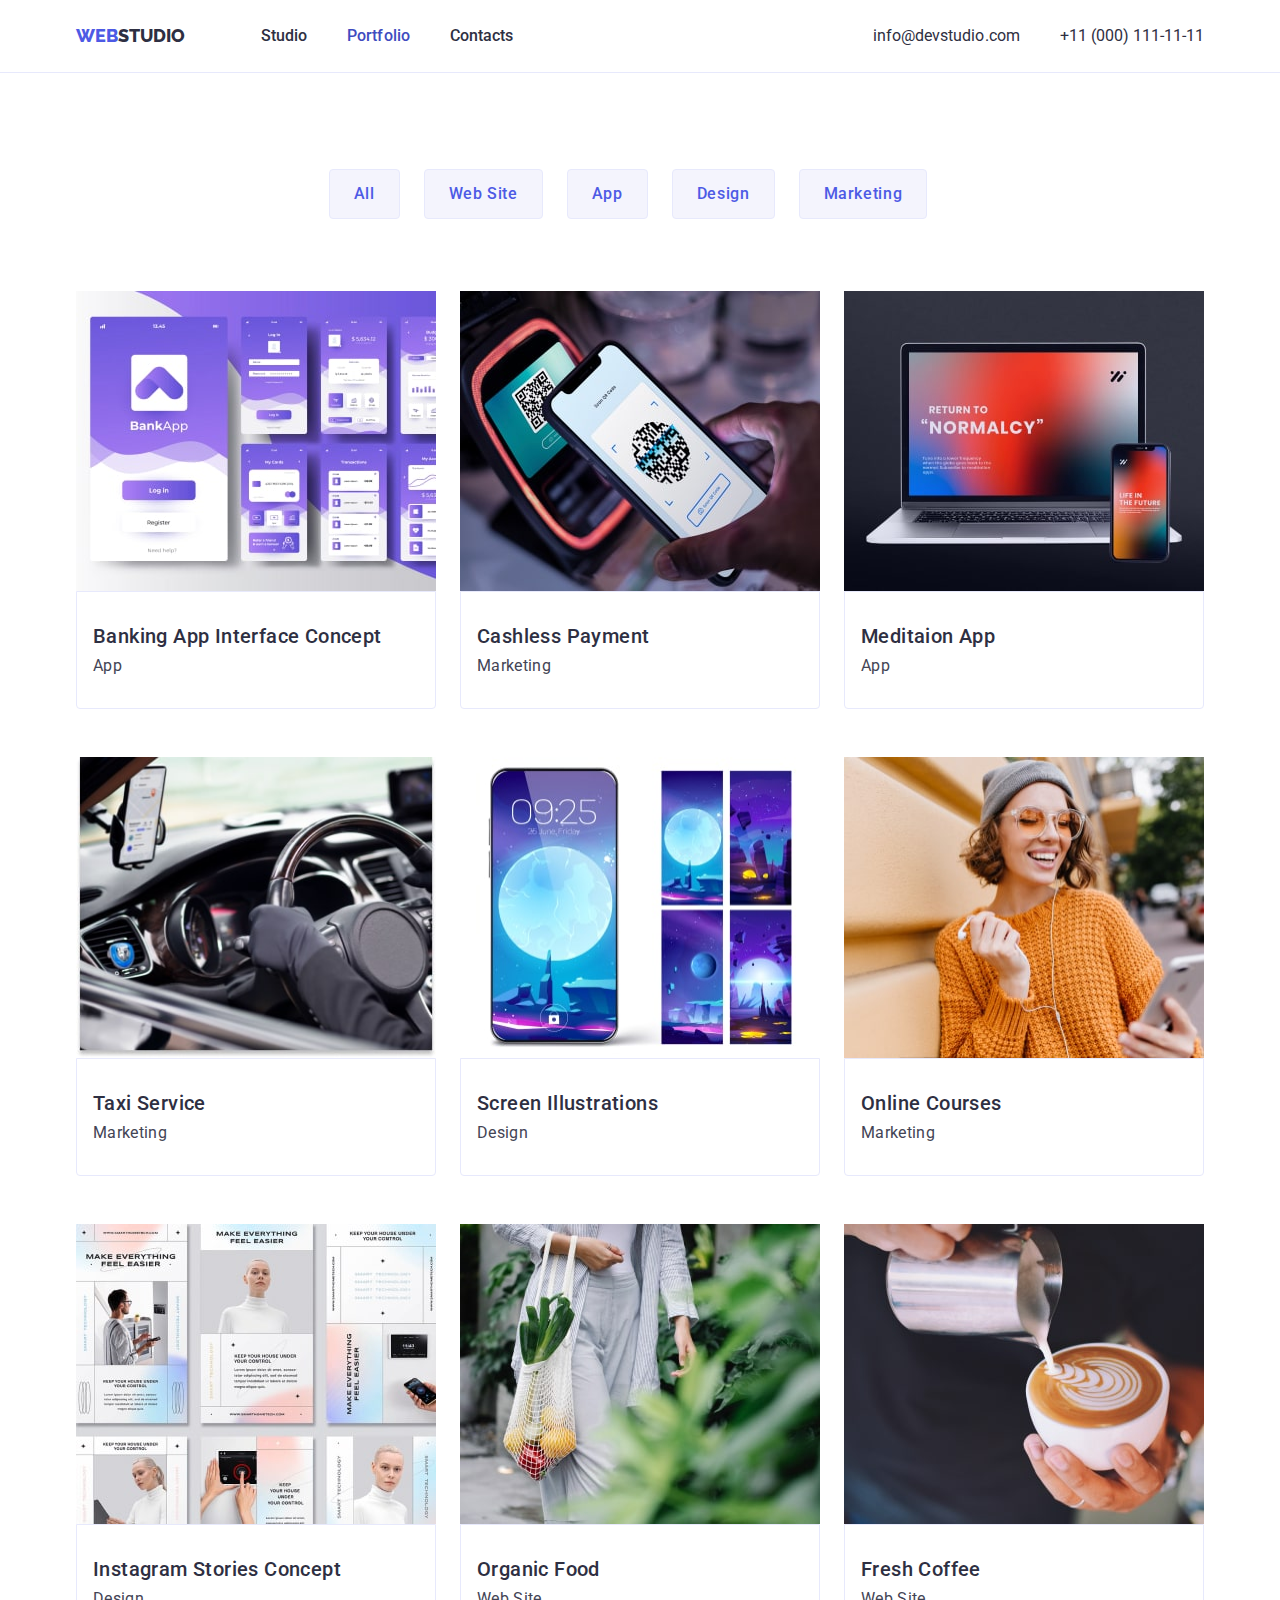
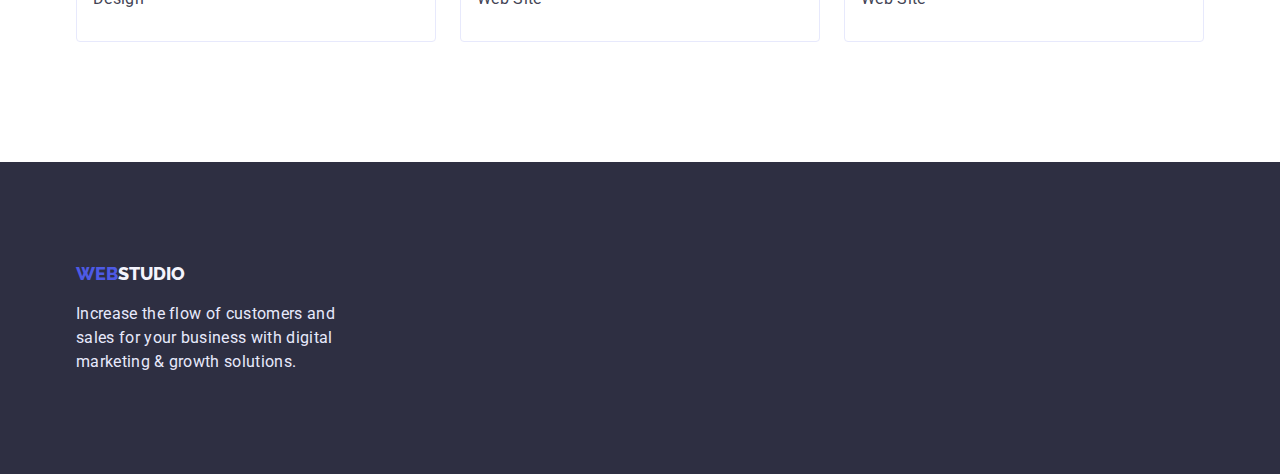
==== portfolio.html @ 7ca48453 "1" ====
<!DOCTYPE html>
<html lang="en">
  <head>
    <meta charset="UTF-8" />
    <meta http-equiv="X-UA-Compatible" content="IE=edge" />
    <meta name="viewport" content="width=device-width, initial-scale=1.0" />
    <title>WEB STUDIO</title>
    <link
      rel="stylesheet"
      href="https://cdnjs.cloudflare.com/ajax/libs/modern-normalize/1.1.0/modern-normalize.min.css "
    />
    <link rel="preconnect" href="https://fonts.googleapis.com" />
    <link rel="preconnect" href="https://fonts.gstatic.com" crossorigin />
    <link
      href="https://fonts.googleapis.com/css2?family=Raleway:wght@800&family=Roboto:wght@400;500;700&display=swap"
      rel="stylesheet"
    />
    <link rel="stylesheet" href="./css/styles.css" />
  </head>
  <body>
    <header class="header">
      <div class="container header-container">
        <nav class="header-nav">
          <a href="./index.html" class="header-logo"> <span>Web</span>Studio</a>
          <ul class="header-list">
            <li class="header-item">
              <a class="header-link" href="./index.html">Studio</a>
            </li>
            <li class="header-item">
              <a class="header-link current" href="./portfolio.html"
                >Portfolio</a
              >
            </li>
            <li class="header-item">
              <a class="header-link" href="">Contacts</a>
            </li>
          </ul>
        </nav>
        <address class="header-address">
          <ul class="header-list">
            <li class="header-item">
              <a href="mailto:info@devstudio.com" class="header-adrlink"
                >info@devstudio.com</a
              >
            </li>
            <li>
              <a href="tel:+110001111111" class="header-adrlink"
                >+11 (000) 111-11-11</a
              >
            </li>
          </ul>
        </address>
      </div>
    </header>
    <main>
      <section class="smain">
        <div class="container">
          <h1 class="smain-title-hidden">buttons</h1>
          <ul class="smain-list">
            <li class="smain-list-item">
              <button class="smain-button" type="button">All</button>
            </li>
            <li class="smain-list-item">
              <button class="smain-button" type="button">Web Site</button>
            </li>
            <li class="smain-list-item">
              <button class="smain-button" type="button">App</button>
            </li>
            <li class="smain-list-item">
              <button class="smain-button" type="button">Design</button>
            </li>
            <li class="smain-list-item">
              <button class="smain-button" type="button">Marketing</button>
            </li>
          </ul>
          <ul class="smain-list-examples">
            <li class="smain-item">
              <img
                class="smain-image"
                src="./images/portf1.jpg"
                width="360"
                height="300"
                alt="App"
              />
              <div class="cards">
                <h2 class="smain-title">Banking App Interface Concept</h2>
                <p class="smain-p">App</p>
              </div>
            </li>
            <li class="smain-item">
              <img
                class="smain-image"
                width="360"
                height="300"
                src="./images/portf2.jpg"
                alt="Pay app"
              />
              <div class="cards">
                <h2 class="smain-title">Cashless Payment</h2>
                <p class="smain-p">Marketing</p>
              </div>
            </li>
            <li class="smain-item">
              <img
                class="smain-image"
                src="./images/portf3.jpg"
                width="360"
                height="300"
                alt="laptop and smarphone with app"
              />
              <div class="cards">
                <h2 class="smain-title">Meditaion App</h2>
                <p class="smain-p">App</p>
              </div>
            </li>
            <li class="smain-item">
              <img
                class="smain-image"
                src="./images/portf4.jpg"
                width="360"
                height="300"
                alt="Taxi app in taxi"
              />
              <div class="cards">
                <h2 class="smain-title">Taxi Service</h2>
                <p class="smain-p">Marketing</p>
              </div>
            </li>
            <li class="smain-item">
              <img
                class="smain-image"
                src="./images/portf5.jpg"
                width="360"
                height="300"
                alt="Screen illustrations"
              />
              <div class="cards">
                <h2 class="smain-title">Screen Illustrations</h2>
                <p class="smain-p">Design</p>
              </div>
            </li>
            <li class="smain-item">
              <img
                class="smain-image"
                src="./images/portf6.jpg"
                width="360"
                height="300"
                alt="Woman with mobile"
              />
              <div class="cards">
                <h2 class="smain-title">Online Courses</h2>
                <p class="smain-p">Marketing</p>
              </div>
            </li>
            <li class="smain-item">
              <img
                class="smain-image"
                src="./images/portf7.jpg"
                width="360"
                height="300"
                alt="Examples Instagram stories"
              />
              <div class="cards">
                <h2 class="smain-title">Instagram Stories Concept</h2>
                <p class="smain-p">Design</p>
              </div>
            </li>
            <li class="smain-item">
              <img
                class="smain-image"
                src="./images/portf8.jpg"
                width="360"
                height="300"
                alt="Example photo"
              />
              <div class="cards">
                <h2 class="smain-title">Organic Food</h2>
                <p class="smain-p">Web Site</p>
              </div>
            </li>
            <li class="smain-item">
              <img
                class="smain-image"
                src="./images/portf9.jpg"
                width="360"
                height="300"
                alt="Cup of coffe"
              />
              <div class="cards">
                <h2 class="smain-title">Fresh Coffee</h2>
                <p class="smain-p">Web Site</p>
              </div>
            </li>
          </ul>
        </div>
      </section>
    </main>
    <footer class="footer">
      <div class="container footer-container">
        <a class="footer-logo" href="./index.html"> <span>Web</span>Studio</a>
        <p class="footer-p">
          Increase the flow of customers and sales for your business with
          digital marketing & growth solutions.
        </p>
      </div>
    </footer>
  </body>
</html>
---- css/styles.css ----
:root {
  --logo-button-color: #4d5ae5;
  --headers-color: #2e2f42;
  --hero-text-color: #ffffff;
  --text-for-p-color: #434455;
  --text-for-pfooter-secondsection-color: #e7e9fc;
  --text-for-logofooter-bg-ourteam-color: #f4f4fd;
  --hoover-color: #404bbf;
}

body {
  font-family: "Roboto", sans-serif;
  color: var(--headers-color);
  background-color: #ffffff;
}
h1,
h2,
h3,
h4,
h5,
h6,
p {
  margin: 0;
}
ul,
ol {
  list-style: none;
  margin: 0;
  padding: 0;
}
img {
  display: block;
  max-width: 100%;
  height: auto;
}
button {
  cursor: pointer;
}

.section {
  padding-top: 120px;
  padding-bottom: 120px;
}

.container {
  width: 1158px;
  margin: 0 auto;
  padding-left: 15px;
  padding-right: 15px;
}
.header {
  border-bottom: 1px solid #e7e9fc;
}
.header-container {
  display: flex;
  align-items: center;

  padding-top: 24px;
  padding-bottom: 24px;
}
.header-nav {
  display: flex;
  align-items: center;
}
.header-list {
  display: flex;
  align-items: center;
}
.header-logo {
  margin-right: 76px;
}
.header-item:not(:last-child) {
  margin-right: 40px;
}
.header-address {
  margin-left: auto;
}

.header-logo {
  color: var(--headers-color);
  text-decoration: none;
  text-transform: uppercase;
  font-family: "Raleway", sans-serif;
  font-size: 18px;
  font-weight: 800;
  line-height: 1.33;
  letter-spacing: 0.03px;
}

.header-logo span {
  color: var(--logo-button-color);
  text-decoration: none;
}
.header-list {
}
.header-item {
}
.header-link {
  color: var(--headers-color);
  text-decoration: none;
  font-weight: 500;
  font-size: 16px;
  line-height: 1.5;
  letter-spacing: 0.02px;
}
.header-list .current {
  color: var(--hoover-color);
}

.header-link:hover,
.header-link:focus,
.header-link:active {
  color: var(--hoover-color);
}

.header-adrlink {
  color: var(--headers-color);
  font-style: normal;
  text-decoration: none;
  font-weight: 400;
  font-size: 16px;
  line-height: 1.5;
  letter-spacing: 0.02px;
}

.header-adrlink:hover,
.header-adrlink:focus,
.header-adrlink:active {
  color: var(--hoover-color);
}

/* HERO SECTION */
.hero {
  background-image: linear-gradient(
      to right,
      rgba(46, 47, 66, 0.7),
      rgba(46, 47, 66, 0.7)
    ),
    url("../images/people-office1-min.jpg");
  background-repeat: no-repeat;
  background-size: cover;
  background-color: var(--headers-color);
  padding-top: 188px;
  padding-bottom: 188px;
  text-align: center;
}
.hero-title {
  max-width: 496px;
  margin-left: auto;
  margin-right: auto;
  margin-bottom: 48px;
  font-size: 56px;
  line-height: 1.07;
  text-align: center;
  letter-spacing: 0.02em;
  color: var(--hero-text-color);
}
.hero-btn {
  padding: 16px 32px;
  border-radius: 4px;
  text-align: center;
  font-family: inherit;
  font-weight: 500;
  font-size: 16px;
  line-height: 1.5;
  letter-spacing: 0.04em;
  background: var(--logo-button-color);
  color: var(--hero-text-color);
}

.hero-btn:active,
.hero-btn:focus {
  background-color: var(--hoover-color);
}

/* +++++++++++++++++++++++++++ADVANTAGES+++++++++++++++++++++  */
.advntg-container {
  display: flex;
}

.advntg {
}
.advntg-title-hide {
  position: absolute;
  height: 1px;
  margin: -1px;
  border: 0;
  padding: 0;
  white-space: nowrap;
  clip-path: inset(100%);
  clip: rect(0 0 0 0);
  overflow: hidden;
  width: 1px;
}

.advntg-list {
  display: flex;
}
.advntg-item:not(:last-child) {
  margin-right: 24px;
}

.advntg-item {
  width: calc((100% - 72px) / 4);
}

.advntg-item-title {
  margin-bottom: 8px;
  font-weight: 500;
  font-size: 20px;
  line-height: 1.2;
  letter-spacing: 0.02em;
}
.advntg-item-p {
  color: var(--text-for-p-color);
  font-weight: 400;
  font-size: 16px;
  line-height: 1.5;
  letter-spacing: 0.02em;
}

/* EXAMPLES OF WORK */
.exm-container {
  display: flex;
}
.exm {
  padding-bottom: 120px;
}
.exm-title {
  margin-bottom: 72px;
  font-size: 36px;
  line-height: 1.1;
  text-align: center;
  letter-spacing: 0.02em;
}
.exm-list {
  display: flex;
}
.exm-item:not(:last-child) {
  margin-right: 24px;
}

.exm-img {
}

/* OUR TEAM */

.team {
  background-color: var(--text-for-logofooter-bg-ourteam-color);
}
.team-title {
  margin-bottom: 72px;
  font-size: 36px;
  line-height: 1.1;
  text-align: center;
  letter-spacing: 0.02em;
}

.team-list {
  display: flex;
  justify-content: space-between;
}

.team-item {
  padding-bottom: 32px;
  border: 1px solid #e7e9fc;
  border-radius: 0px 0px 4px 4px;
  background-color: #ffffff;
   box-shadow: box-shadow: 0px 2px 1px 0px #2E2F4214;
   box-shadow: 0px 1px 1px 0px #2E2F4229;
   box-shadow: 0px 1px 6px 0px #2E2F4214;
}

.team-img {
  margin-bottom: 32px;
}
.team-item-title {
  margin-bottom: 8px;
  font-weight: 500;
  font-size: 20px;
  line-height: 1.2;
  text-align: center;
  letter-spacing: 0.02em;
}
.team-item-p {
  color: var(--text-for-p-color);
  font-weight: 400;
  font-size: 16px;
  line-height: 1.5;
  text-align: center;
  letter-spacing: 0.02em;
}

/* FOOTER*/
.footer-container {

}
.footer {
  background-color: var(--headers-color);
  padding-top: 100px;
  padding-bottom: 100px;
}

.footer-p {
  display: block;
  width: 264px;
  margin-top: 16px;
  color: var(--text-for-pfooter-secondsection-color);
  font-family: "Roboto";
  font-style: normal;
  font-weight: 400;
  font-size: 16px;
  line-height: 1.5;
  letter-spacing: 0.02em;
}

.footer-logo {
  color: var(--text-for-logofooter-bg-ourteam-color);
  text-decoration: none;
  text-transform: uppercase;
  font-family: Raleway;
  font-size: 18px;
  font-weight: 800;
  line-height: 1.33;
  letter-spacing: 0.03px;
}

.footer-logo span {
  color: var(--logo-button-color);
  text-decoration: none;
}

.footer-social-list {  
  display: flex;
  gap: 16px;

}
.footer-social-item {
  width: 40px;
  height: 40px;
}
.footer-social-link {
  display: flex;
  justify-items: center;
  align-items: center;
  width: 100%;
  height: 100%;
  border-radius: 50%;
  background-color: green;
  
  
}
.footer-social-icon {
}

/*  PORTFOLIO HTML  */
.smain {
  padding-top: 96px;
  padding-bottom: 120 px;
}
.smain-title-hidden {
  position: absolute;
  height: 1px;
  margin: -1px;
  border: 0;
  padding: 0;
  white-space: nowrap;
  clip-path: inset(100%);
  clip: rect(0 0 0 0);
  overflow: hidden;
  width: 1px;
}
.smain-list {
  justify-content: center;
  display: flex;
  margin-bottom: 72px;
}
.smain-list-item {
  margin-right: 24px;
}

.smain-button {
  min-width: 69px;
  min-height: 48px;
  padding: 12px 24px;
  border: 1px solid #e7e9fc;
  border-radius: 4px;
  font-family: inherit;
  font-weight: 500;
  font-size: 16px;
  line-height: 1.5;
  letter-spacing: 0.04em;
  background-color: var(--text-for-logofooter-bg-ourteam-color);
  color: var(--logo-button-color);
}

.smain-button:hover,
.smain-button:active,
.smain-button:focus {
  background-color: var(--hoover-color);
  color: var(--hero-text-color);
}

.smain-list-examples {
  display: flex;
  flex-wrap: wrap;
  gap: 48px 24px;
}

.cards {
  padding: 32px 16px;
  border: 1px solid #e7e9fc;
  border-radius: 0px 0px 4px 4px;
  width: 360px;
}
.smain-item {
  width: 360px;
  display: flex;
  flex-wrap: wrap;
}

.smain-item:nth-last-child(-n + 3) {
  padding-bottom: 120px;
}
.smain-item:last .smain-item:hover {
}

.smain-title {
  font-weight: 500;
  font-size: 20px;
  line-height: 1.2;
  letter-spacing: 0.02em;
}
.smain-p {
  margin-top: 8px;
  color: var(--text-for-p-color);
  font-weight: 400;
  font-size: 16px;
  line-height: 1.25;
  letter-spacing: 0.02em;
}
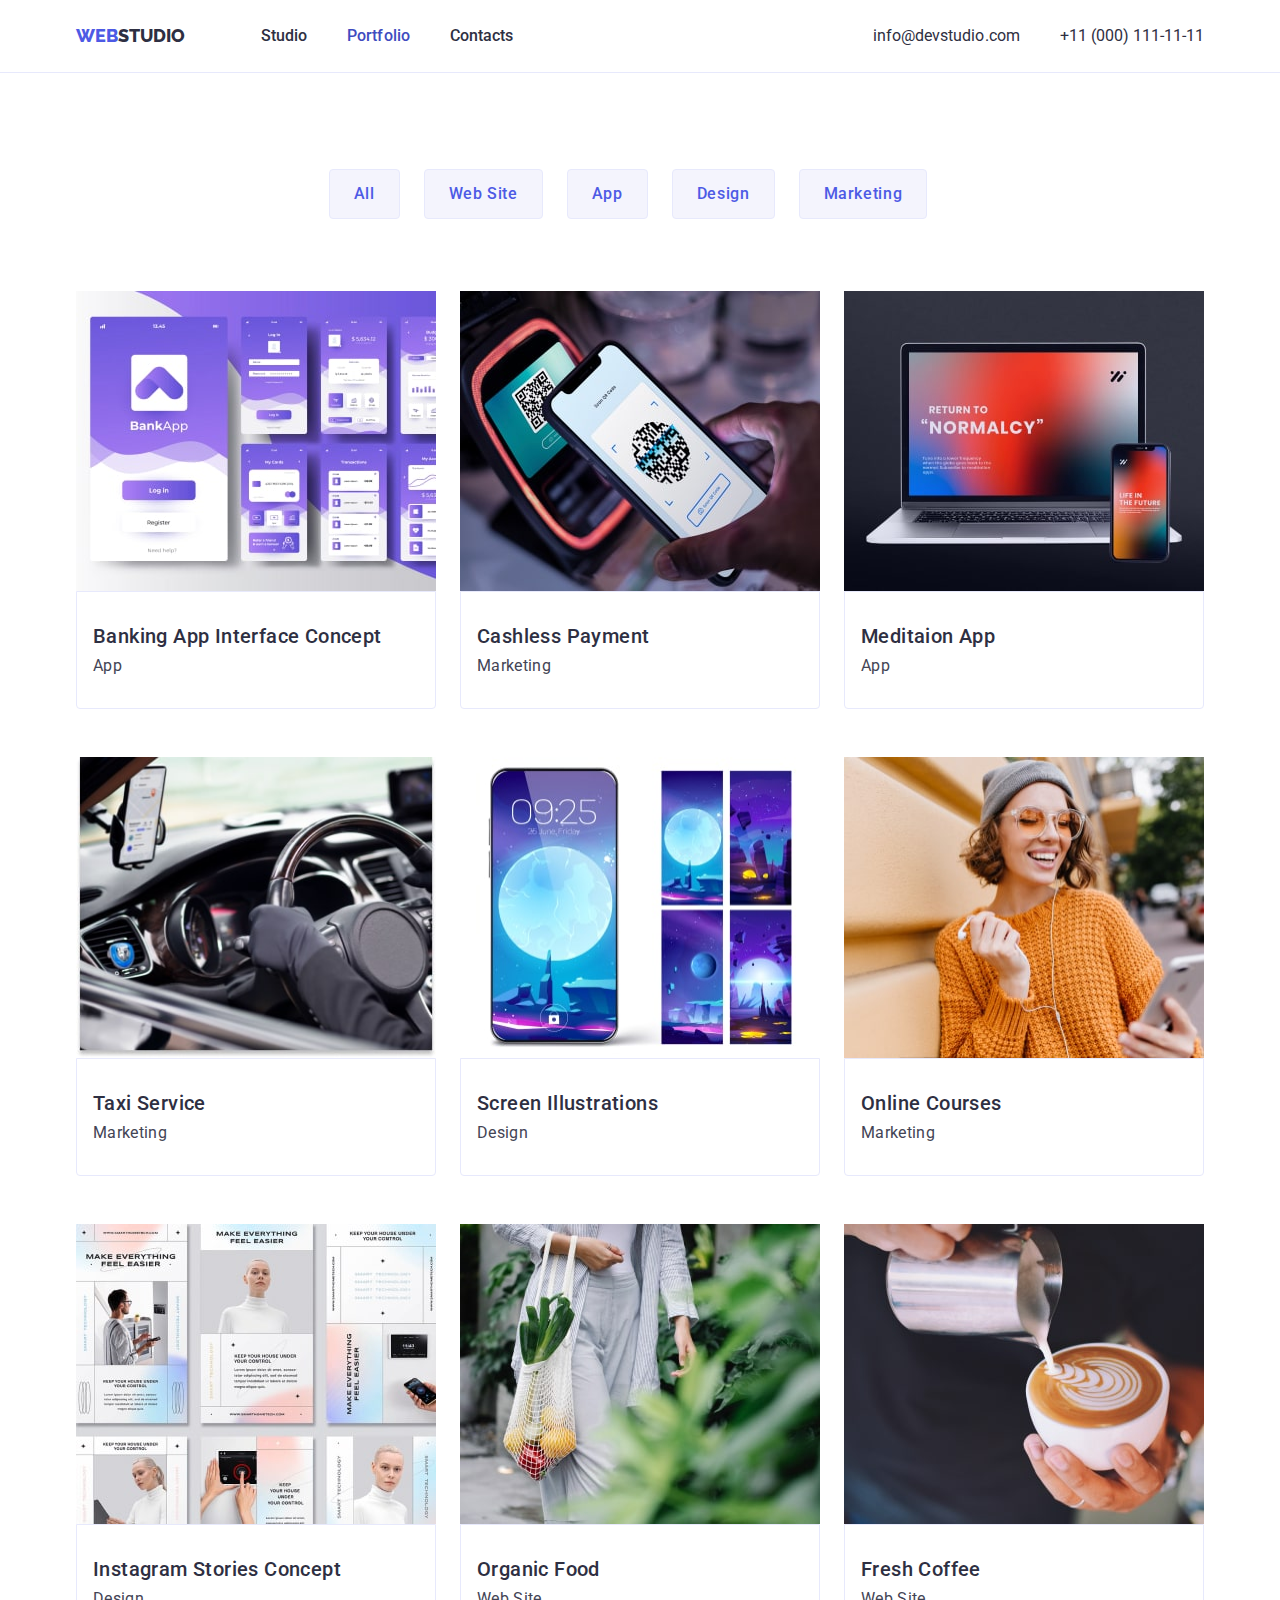
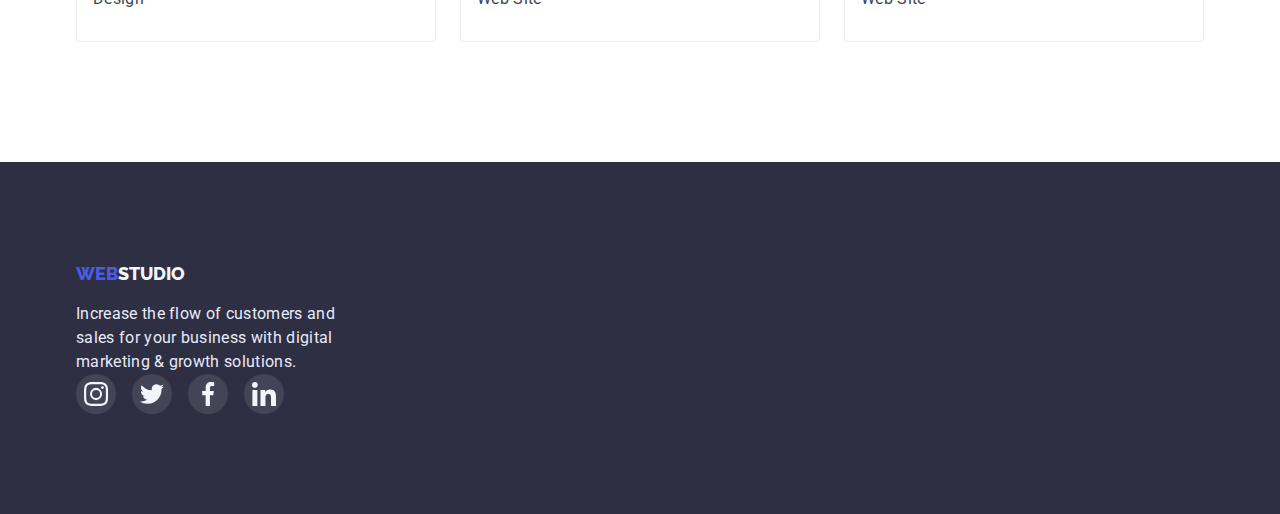
==== commit 4fec3d08: "2" ====
--- a/portfolio.html
+++ b/portfolio.html
@@ -202,6 +202,36 @@
           Increase the flow of customers and sales for your business with
           digital marketing & growth solutions.
         </p>
+        <ul class="footer-social-list">
+          <li class="footer-social-item">
+            <a class="footer-social-link" href="">
+              <svg class="footer-social-icon">
+                <use href="./images/symbol-defs2.svg#instagram"></use>
+              </svg>
+            </a>
+          </li>
+          <li class="footer-social-item">
+            <a class="footer-social-link" href="">
+              <svg class="footer-social-icon">
+                <use href="./images/symbol-defs2.svg#twitter"></use>
+              </svg>
+            </a>
+          </li>
+          <li class="footer-social-item">
+            <a class="footer-social-link" href="">
+              <svg class="footer-social-icon">
+                <use href="./images/symbol-defs2.svg#facebook"></use>
+              </svg>
+            </a>
+          </li>
+          <li class="footer-social-item">
+            <a class="footer-social-link" href="">
+              <svg class="footer-social-icon">
+                <use href="./images/symbol-defs2.svg#linkedin"></use>
+              </svg>
+            </a>
+          </li>
+        </ul>
       </div>
     </footer>
   </body>
--- a/css/styles.css
+++ b/css/styles.css
@@ -219,6 +219,15 @@
   letter-spacing: 0.02em;
 }
 
+.advntg-svg-item {
+  background-color: #8e8f99;
+}
+.advntg-svg-icon {
+  justify-content: center;
+  align-items: center;
+  justify-items: center;
+}
+
 /* EXAMPLES OF WORK */
 .exm-container {
   display: flex;
@@ -266,9 +275,9 @@
   border: 1px solid #e7e9fc;
   border-radius: 0px 0px 4px 4px;
   background-color: #ffffff;
-   box-shadow: box-shadow: 0px 2px 1px 0px #2E2F4214;
-   box-shadow: 0px 1px 1px 0px #2E2F4229;
-   box-shadow: 0px 1px 6px 0px #2E2F4214;
+  box-shadow: 0px 2px 1px 0px #2e2f4214;
+  box-shadow: 0px 1px 1px 0px #2e2f4229;
+  box-shadow: 0px 1px 6px 0px #2e2f4214;
 }
 
 .team-img {
@@ -291,10 +300,108 @@
   letter-spacing: 0.02em;
 }
 
+.team-social-list {
+  display: flex;
+  gap: 24px;
+  margin-top: 8px;
+  margin-left: 16px;
+  justify-items: center;
+  align-items: center;
+}
+.team-social-item {
+  width: 40px;
+  height: 40px;
+}
+.team-social-link {
+  justify-content: center;
+  text-align: center;
+  justify-items: center;
+}
+.team-social-icon {
+  width: 16px;
+  height: 16px;
+}
+.team-social-link {
+  display: flex;
+  justify-items: center;
+  justify-content: center;
+  align-items: center;
+  width: 100%;
+  height: 100%;
+  border-radius: 50%;
+  background: var(--logo-button-color);
+}
+.team-item {
+}
+.team-img {
+}
+.team-item-title {
+}
+.team-item-p {
+}
+.team-social-link:hover {
+  background-color: #404bbf;
+}
+
+/* <!--OUR TEAM--> */
+
+/* CUSTOMERS */
+.customers {
+  padding-bottom: 120px;
+}
+.head-customers {
+  padding-top: 120px;
+  text-align: center;
+  font-weight: 700;
+  font-size: 36px;
+  line-height: calc(40 / 36);
+}
+.customers-list {
+  margin-top: 72px;
+  gap: 24px;
+  display: flex;
+}
+.customers-item {
+  border: 1px solid #8e8f99;
+  border-radius: 4px;
+  width: 168px;
+  height: 88px;
+  box-shadow: rgba(0, 0, 0, 0.25);
+}
+.customers-icon {
+  width: 168px;
+  height: 88px;
+  padding: 16px 32px;
+}
+.customers-link {
+  display: flex;
+  justify-items: center;
+  justify-content: center;
+  align-items: center;
+  width: 100%;
+  height: 100%;
+}
+
+.customers- {
+  color: #2a2a2a;
+}
+
+.customers-icon {
+}
+.customers-link:hover {
+  fill: #404bbf;
+}
+
 /* FOOTER*/
 .footer-container {
-
-}
+  display: flex;
+  flex-direction: column;
+}
+
+.social-footer {
+  display: flex;
+}
+
 .footer {
   background-color: var(--headers-color);
   padding-top: 100px;
@@ -323,6 +430,7 @@
   font-weight: 800;
   line-height: 1.33;
   letter-spacing: 0.03px;
+  max-width: 50px;
 }
 
 .footer-logo span {
@@ -330,10 +438,9 @@
   text-decoration: none;
 }
 
-.footer-social-list {  
+.footer-social-list {
   display: flex;
   gap: 16px;
-
 }
 .footer-social-item {
   width: 40px;
@@ -342,15 +449,20 @@
 .footer-social-link {
   display: flex;
   justify-items: center;
+  justify-content: center;
   align-items: center;
   width: 100%;
   height: 100%;
   border-radius: 50%;
-  background-color: green;
-  
-  
+  background: rgba(255, 255, 255, 0.1);
 }
 .footer-social-icon {
+  width: 24px;
+  height: 24px;
+}
+
+.footer-social-link:hover {
+  background-color: rgba(49, 208, 170, 1);
 }
 
 /*  PORTFOLIO HTML  */
@@ -422,8 +534,6 @@
 .smain-item:nth-last-child(-n + 3) {
   padding-bottom: 120px;
 }
-.smain-item:last .smain-item:hover {
-}
 
 .smain-title {
   font-weight: 500;
@@ -439,3 +549,9 @@
   line-height: 1.25;
   letter-spacing: 0.02em;
 }
+
+.smain-item:hover {
+  box-shadow: 0 1px 6px 0 rgb(46, 47, 66, 8%);
+  box-shadow: 0 1px 1px 0 rgb(46, 47, 66, 16%);
+  box-shadow: 0 2px 1px 0 rgb(46, 47, 66, 8%);
+}
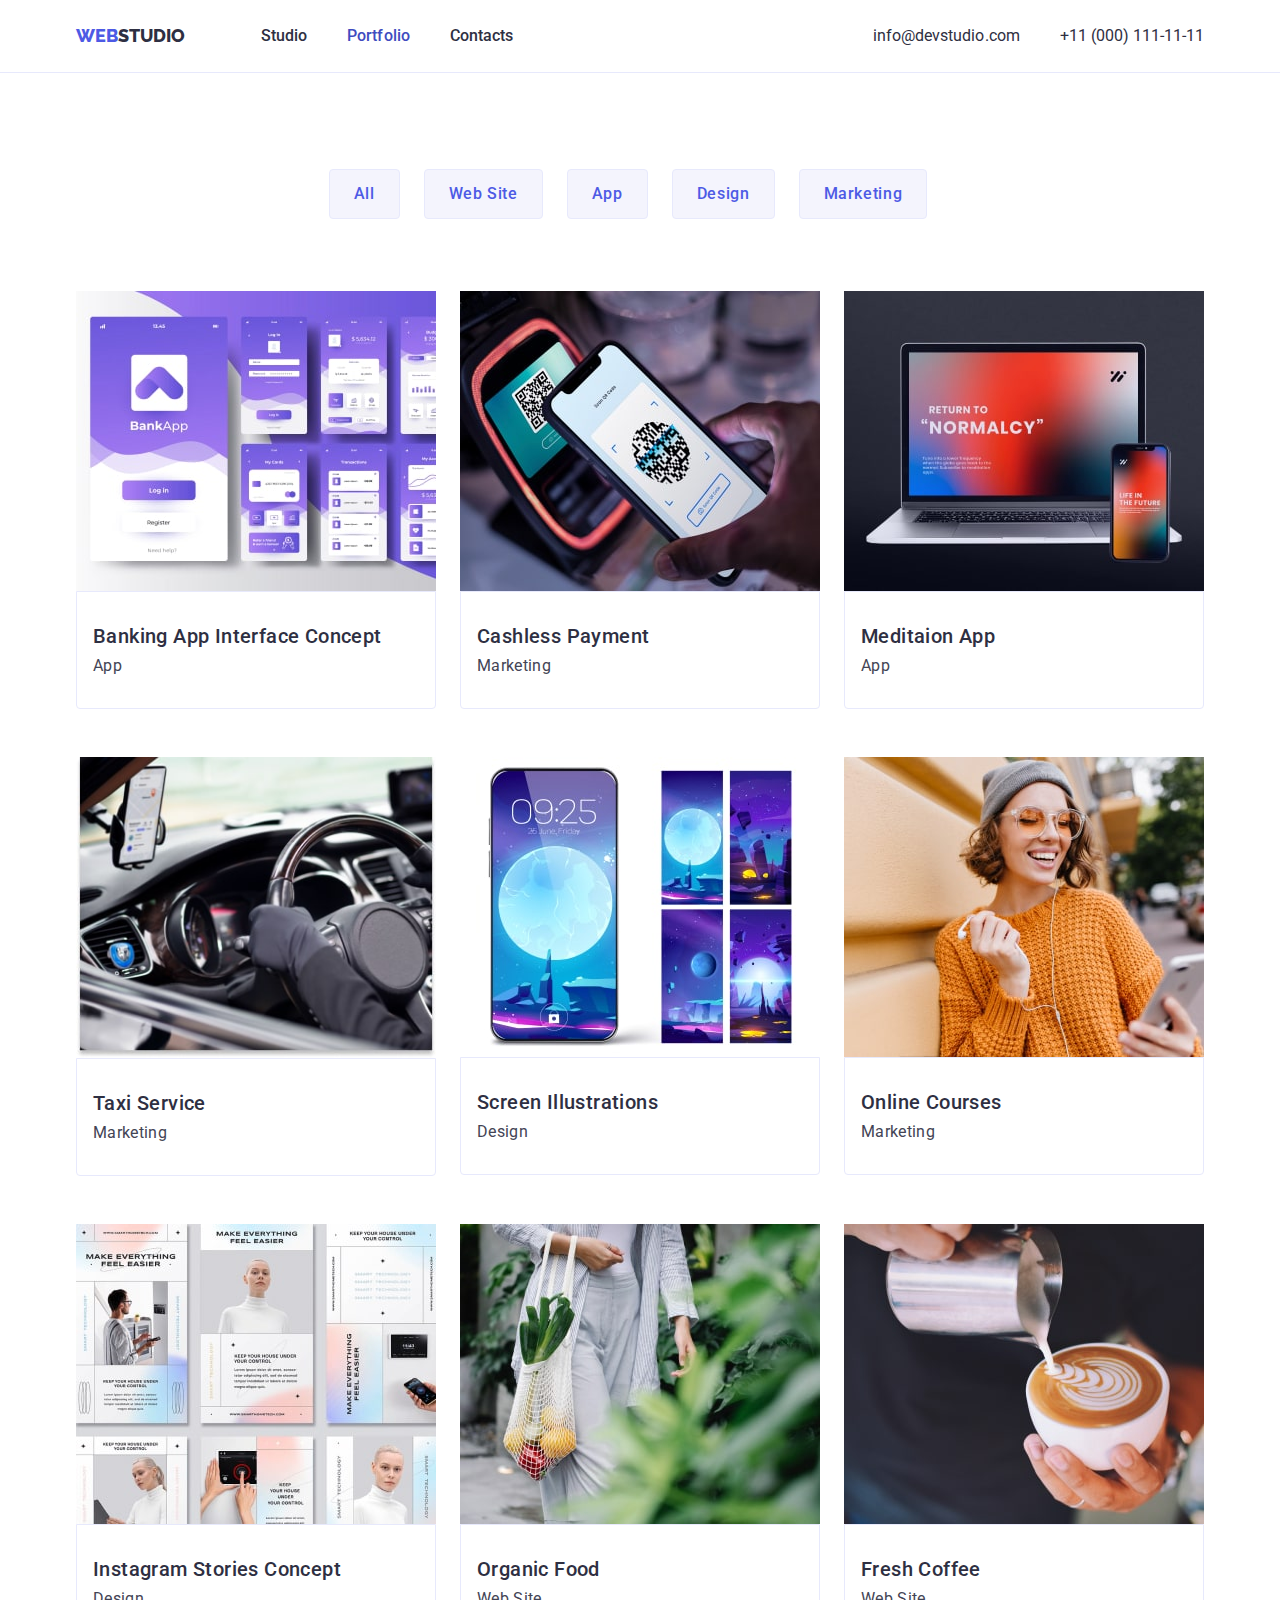
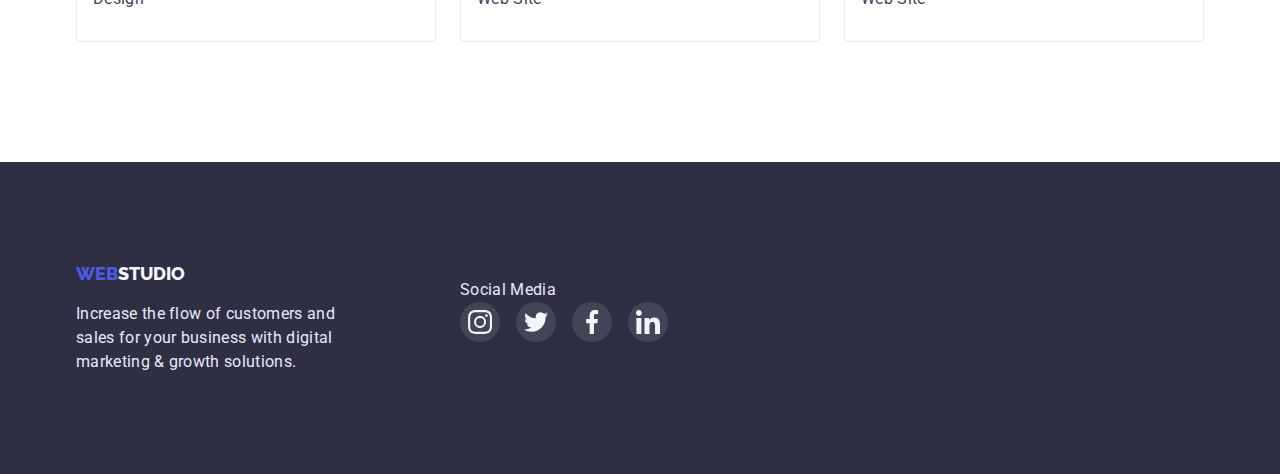
==== commit 1c5c9dac: "Пропали с svg support 5 и astronavt" ====
--- a/portfolio.html
+++ b/portfolio.html
@@ -75,121 +75,139 @@
           </ul>
           <ul class="smain-list-examples">
             <li class="smain-item">
-              <img
-                class="smain-image"
-                src="./images/portf1.jpg"
-                width="360"
-                height="300"
-                alt="App"
-              />
-              <div class="cards">
-                <h2 class="smain-title">Banking App Interface Concept</h2>
-                <p class="smain-p">App</p>
-              </div>
-            </li>
-            <li class="smain-item">
-              <img
-                class="smain-image"
-                width="360"
-                height="300"
-                src="./images/portf2.jpg"
-                alt="Pay app"
-              />
-              <div class="cards">
-                <h2 class="smain-title">Cashless Payment</h2>
-                <p class="smain-p">Marketing</p>
-              </div>
-            </li>
-            <li class="smain-item">
-              <img
-                class="smain-image"
-                src="./images/portf3.jpg"
-                width="360"
-                height="300"
-                alt="laptop and smarphone with app"
-              />
-              <div class="cards">
-                <h2 class="smain-title">Meditaion App</h2>
-                <p class="smain-p">App</p>
-              </div>
-            </li>
-            <li class="smain-item">
-              <img
-                class="smain-image"
-                src="./images/portf4.jpg"
-                width="360"
-                height="300"
-                alt="Taxi app in taxi"
-              />
-              <div class="cards">
-                <h2 class="smain-title">Taxi Service</h2>
-                <p class="smain-p">Marketing</p>
-              </div>
-            </li>
-            <li class="smain-item">
-              <img
-                class="smain-image"
-                src="./images/portf5.jpg"
-                width="360"
-                height="300"
-                alt="Screen illustrations"
-              />
-              <div class="cards">
-                <h2 class="smain-title">Screen Illustrations</h2>
-                <p class="smain-p">Design</p>
-              </div>
-            </li>
-            <li class="smain-item">
-              <img
-                class="smain-image"
-                src="./images/portf6.jpg"
-                width="360"
-                height="300"
-                alt="Woman with mobile"
-              />
-              <div class="cards">
-                <h2 class="smain-title">Online Courses</h2>
-                <p class="smain-p">Marketing</p>
-              </div>
-            </li>
-            <li class="smain-item">
-              <img
-                class="smain-image"
-                src="./images/portf7.jpg"
-                width="360"
-                height="300"
-                alt="Examples Instagram stories"
-              />
-              <div class="cards">
-                <h2 class="smain-title">Instagram Stories Concept</h2>
-                <p class="smain-p">Design</p>
-              </div>
-            </li>
-            <li class="smain-item">
-              <img
-                class="smain-image"
-                src="./images/portf8.jpg"
-                width="360"
-                height="300"
-                alt="Example photo"
-              />
-              <div class="cards">
-                <h2 class="smain-title">Organic Food</h2>
-                <p class="smain-p">Web Site</p>
-              </div>
-            </li>
-            <li class="smain-item">
-              <img
-                class="smain-image"
-                src="./images/portf9.jpg"
-                width="360"
-                height="300"
-                alt="Cup of coffe"
-              />
-              <div class="cards">
-                <h2 class="smain-title">Fresh Coffee</h2>
-                <p class="smain-p">Web Site</p>
-              </div>
+              <a class="smain-link" href="">
+                <img
+                  class="smain-image"
+                  src="./images/portf1.jpg"
+                  width="360"
+                  height="300"
+                  alt="App"
+                />
+                <div class="cards">
+                  <h2 class="smain-title">Banking App Interface Concept</h2>
+                  <p class="smain-p">App</p>
+                </div>
+              </a>
+            </li>
+            <li class="smain-item">
+              <a class="smain-link" href="">
+                <img
+                  class="smain-image"
+                  width="360"
+                  height="300"
+                  src="./images/portf2.jpg"
+                  alt="Pay app"
+                />
+                <div class="cards">
+                  <h2 class="smain-title">Cashless Payment</h2>
+                  <p class="smain-p">Marketing</p>
+                </div>
+              </a>
+            </li>
+            <li class="smain-item">
+              <a class="smain-link" href="">
+                <img
+                  class="smain-image"
+                  src="./images/portf3.jpg"
+                  width="360"
+                  height="300"
+                  alt="laptop and smarphone with app"
+                />
+                <div class="cards">
+                  <h2 class="smain-title">Meditaion App</h2>
+                  <p class="smain-p">App</p>
+                </div>
+              </a>
+            </li>
+            <li class="smain-item">
+              <a class="smain-link" href="">
+                <img
+                  class="smain-image"
+                  src="./images/portf4.jpg"
+                  width="360"
+                  height="300"
+                  alt="Taxi app in taxi"
+                />
+                <div class="cards">
+                  <h2 class="smain-title">Taxi Service</h2>
+                  <p class="smain-p">Marketing</p>
+                </div>
+              </a>
+            </li>
+            <li class="smain-item">
+              <a class="smain-link" href="">
+                <img
+                  class="smain-image"
+                  src="./images/portf5.jpg"
+                  width="360"
+                  height="300"
+                  alt="Screen illustrations"
+                />
+                <div class="cards">
+                  <h2 class="smain-title">Screen Illustrations</h2>
+                  <p class="smain-p">Design</p>
+                </div>
+              </a>
+            </li>
+            <li class="smain-item">
+              <a class="smain-link" href="">
+                <img
+                  class="smain-image"
+                  src="./images/portf6.jpg"
+                  width="360"
+                  height="300"
+                  alt="Woman with mobile"
+                />
+                <div class="cards">
+                  <h2 class="smain-title">Online Courses</h2>
+                  <p class="smain-p">Marketing</p>
+                </div>
+              </a>
+            </li>
+            <li class="smain-item">
+              <a class="smain-link" href="">
+                <img
+                  class="smain-image"
+                  src="./images/portf7.jpg"
+                  width="360"
+                  height="300"
+                  alt="Examples Instagram stories"
+                />
+                <div class="cards">
+                  <h2 class="smain-title">Instagram Stories Concept</h2>
+                  <p class="smain-p">Design</p>
+                </div>
+              </a>
+            </li>
+            <li class="smain-item">
+              <a class="smain-link" href="">
+                <img
+                  class="smain-image"
+                  src="./images/portf8.jpg"
+                  width="360"
+                  height="300"
+                  alt="Example photo"
+                />
+                <div class="cards">
+                  <h2 class="smain-title">Organic Food</h2>
+                  <p class="smain-p">Web Site</p>
+                </div>
+              </a>
+            </li>
+            <li class="smain-item">
+              <a class="smain-link" href="">
+                <img
+                  class="smain-image"
+                  src="./images/portf9.jpg"
+                  width="360"
+                  height="300"
+                  alt="Cup of coffe"
+                />
+                <div class="cards">
+                  <h2 class="smain-title">Fresh Coffee</h2>
+                  <p class="smain-p">Web Site</p>
+                </div>
+              </a>
             </li>
           </ul>
         </div>
@@ -197,41 +215,46 @@
     </main>
     <footer class="footer">
       <div class="container footer-container">
-        <a class="footer-logo" href="./index.html"> <span>Web</span>Studio</a>
-        <p class="footer-p">
-          Increase the flow of customers and sales for your business with
-          digital marketing & growth solutions.
-        </p>
-        <ul class="footer-social-list">
-          <li class="footer-social-item">
-            <a class="footer-social-link" href="">
-              <svg class="footer-social-icon">
-                <use href="./images/symbol-defs2.svg#instagram"></use>
-              </svg>
-            </a>
-          </li>
-          <li class="footer-social-item">
-            <a class="footer-social-link" href="">
-              <svg class="footer-social-icon">
-                <use href="./images/symbol-defs2.svg#twitter"></use>
-              </svg>
-            </a>
-          </li>
-          <li class="footer-social-item">
-            <a class="footer-social-link" href="">
-              <svg class="footer-social-icon">
-                <use href="./images/symbol-defs2.svg#facebook"></use>
-              </svg>
-            </a>
-          </li>
-          <li class="footer-social-item">
-            <a class="footer-social-link" href="">
-              <svg class="footer-social-icon">
-                <use href="./images/symbol-defs2.svg#linkedin"></use>
-              </svg>
-            </a>
-          </li>
-        </ul>
+        <div>
+          <a class="footer-logo" href="./index.html"> <span>Web</span>Studio</a>
+          <p class="footer-p">
+            Increase the flow of customers and sales for your business with
+            digital marketing & growth solutions.
+          </p>
+        </div>
+        <div class="social-box">
+          <p class="footer-p">Social Media</p>
+          <ul class="footer-social-list">
+            <li class="footer-social-item">
+              <a class="footer-social-link" href="">
+                <svg class="footer-social-icon">
+                  <use href="./images/symbol-defs2.svg#instagram"></use>
+                </svg>
+              </a>
+            </li>
+            <li class="footer-social-item">
+              <a class="footer-social-link" href="">
+                <svg class="footer-social-icon">
+                  <use href="./images/symbol-defs2.svg#twitter"></use>
+                </svg>
+              </a>
+            </li>
+            <li class="footer-social-item">
+              <a class="footer-social-link" href="">
+                <svg class="footer-social-icon">
+                  <use href="./images/symbol-defs2.svg#facebook"></use>
+                </svg>
+              </a>
+            </li>
+            <li class="footer-social-item">
+              <a class="footer-social-link" href="">
+                <svg class="footer-social-icon">
+                  <use href="./images/symbol-defs2.svg#linkedin"></use>
+                </svg>
+              </a>
+            </li>
+          </ul>
+        </div>
       </div>
     </footer>
   </body>
--- a/css/styles.css
+++ b/css/styles.css
@@ -22,6 +22,7 @@
 p {
   margin: 0;
 }
+
 ul,
 ol {
   list-style: none;
@@ -219,15 +220,26 @@
   letter-spacing: 0.02em;
 }
 
+.advntg-box {
+  display: flex;
+  background-color: rgba(244, 244, 253, 1);
+  width: 264px;
+  height: 112px;
+  justify-content: center;
+  align-items: center;
+  justify-items: center;
+}
+
 .advntg-svg-item {
-  background-color: #8e8f99;
+  width: 64px;
+  height: 64px;
 }
 .advntg-svg-icon {
-  justify-content: center;
-  align-items: center;
-  justify-items: center;
-}
-
+}
+
+<div class="advntg-box">
+
+</div>
 /* EXAMPLES OF WORK */
 .exm-container {
   display: flex;
@@ -362,7 +374,6 @@
   display: flex;
 }
 .customers-item {
-  border: 1px solid #8e8f99;
   border-radius: 4px;
   width: 168px;
   height: 88px;
@@ -372,6 +383,7 @@
   width: 168px;
   height: 88px;
   padding: 16px 32px;
+  fill: currentColor;
 }
 .customers-link {
   display: flex;
@@ -380,22 +392,30 @@
   align-items: center;
   width: 100%;
   height: 100%;
+  border: 1px solid #8e8f99;
+  color: #8e8f99;
 }
 
 .customers- {
   color: #2a2a2a;
 }
 
-.customers-icon {
-}
-.customers-link:hover {
-  fill: #404bbf;
+.customers-icon:hoover {
+}
+
+.customers-link:hover,
+.customers-link:focus {
+  color: #404bbf;
+  border-color: #404bbf;
 }
 
 /* FOOTER*/
 .footer-container {
   display: flex;
-  flex-direction: column;
+  flex-direction: row;
+}
+.social-box {
+  margin-left: 120px;
 }
 
 .social-footer {
@@ -551,7 +571,16 @@
 }
 
 .smain-item:hover {
+}
+.smain-link {
+  text-decoration: none;
+}
+.smain-link:visited {
+  color: inherit;
+}
+.smain-link:hover {
   box-shadow: 0 1px 6px 0 rgb(46, 47, 66, 8%);
   box-shadow: 0 1px 1px 0 rgb(46, 47, 66, 16%);
   box-shadow: 0 2px 1px 0 rgb(46, 47, 66, 8%);
-}
+  border-radius: 0px 0px 4px 4px;
+}
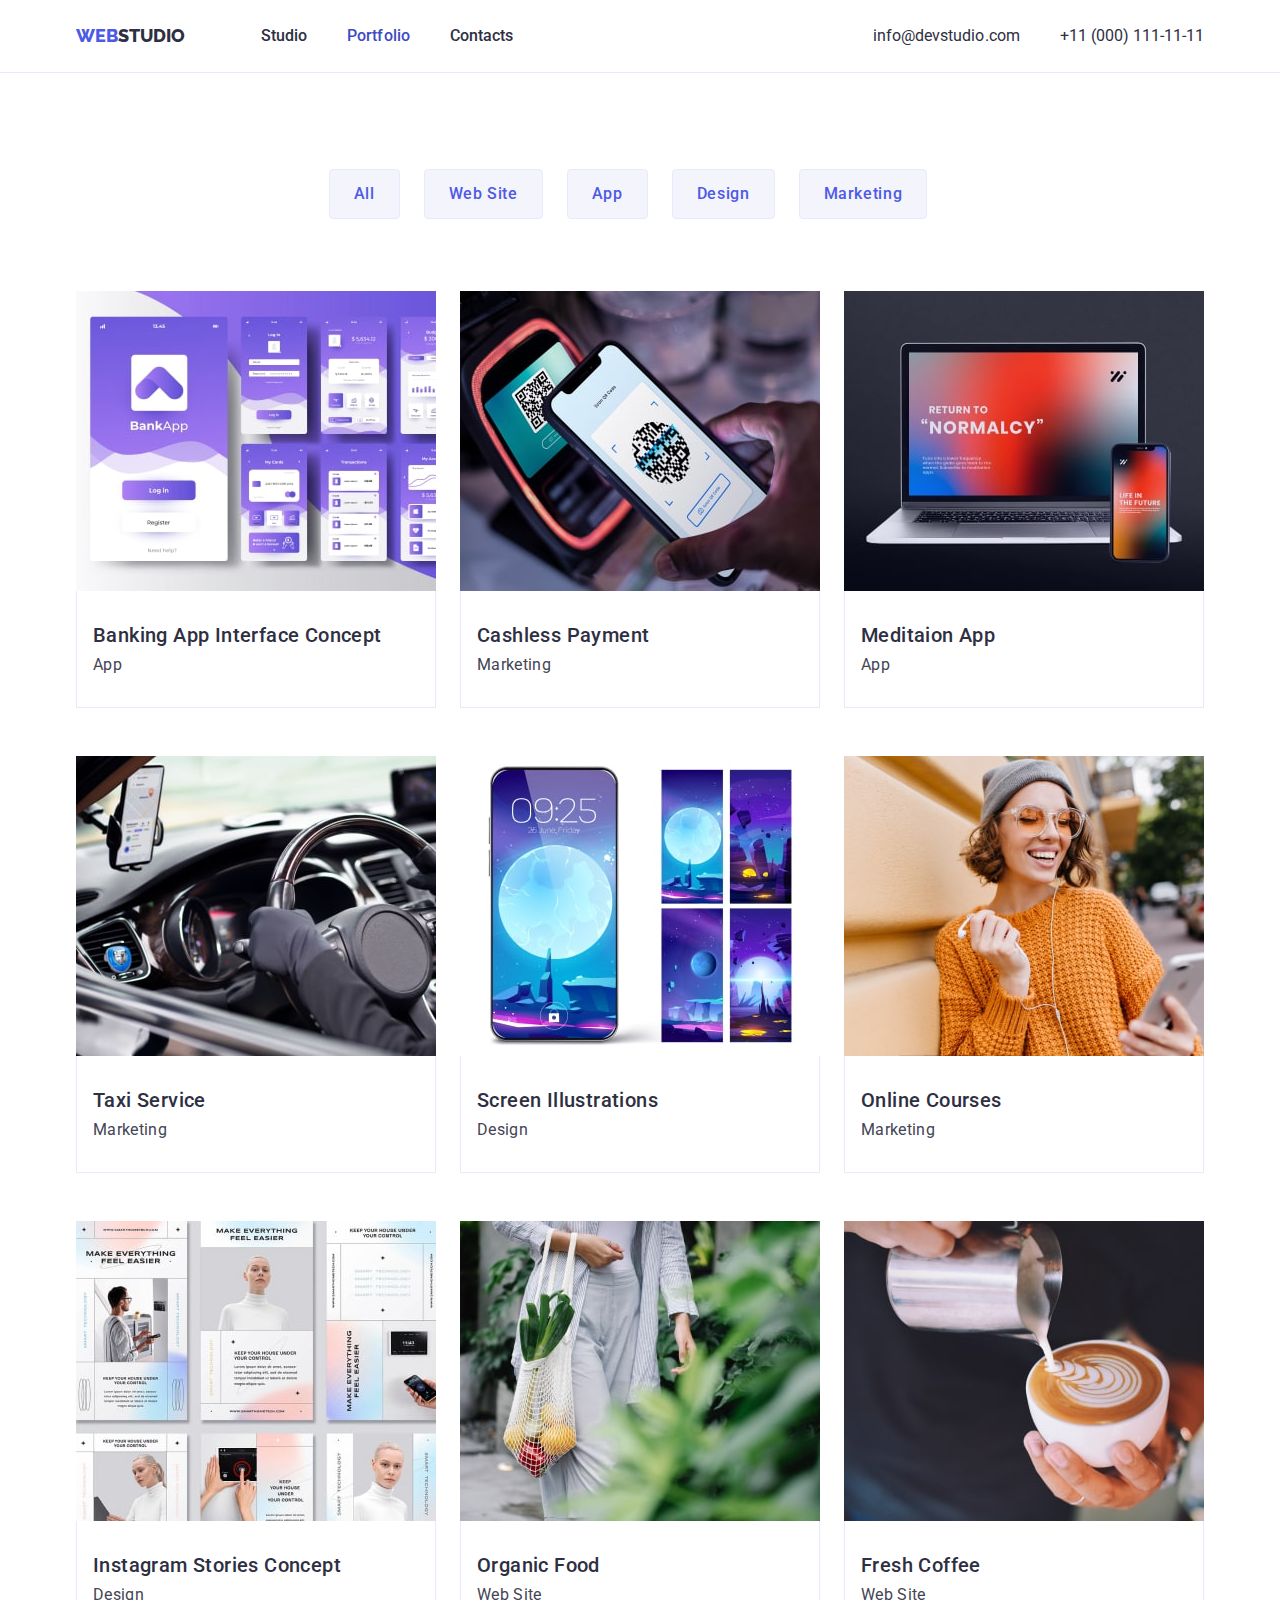
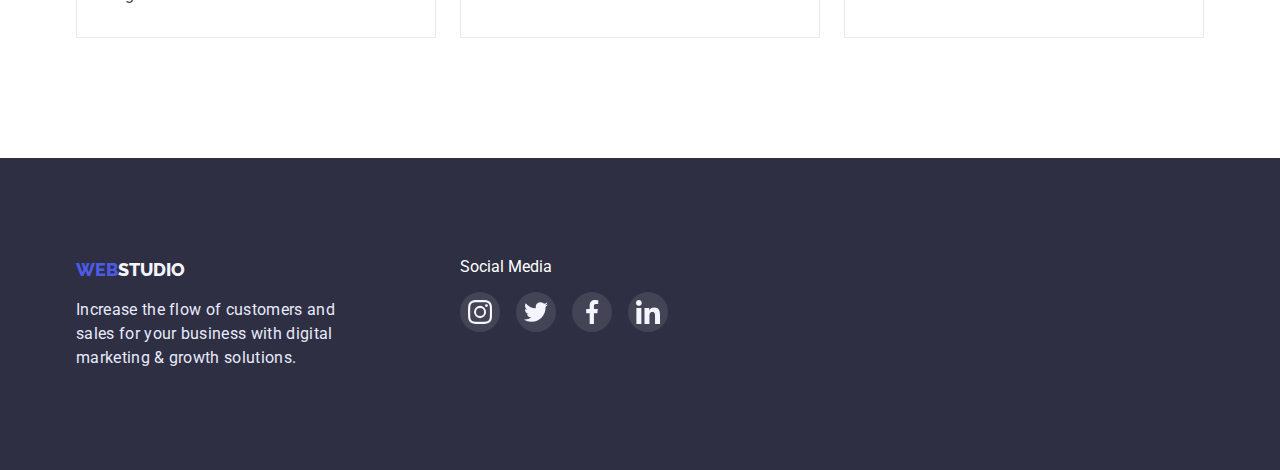
==== commit 9df81fc6: "Finally" ====
--- a/portfolio.html
+++ b/portfolio.html
@@ -223,7 +223,7 @@
           </p>
         </div>
         <div class="social-box">
-          <p class="footer-p">Social Media</p>
+          <p class="footer-p-social">Social Media</p>
           <ul class="footer-social-list">
             <li class="footer-social-item">
               <a class="footer-social-link" href="">
--- a/css/styles.css
+++ b/css/styles.css
@@ -167,10 +167,13 @@
   letter-spacing: 0.04em;
   background: var(--logo-button-color);
   color: var(--hero-text-color);
+  box-shadow: 0 4px 4px 0 15px rgb(0, 0, 0, 25%);
+  border: 1px;
 }
 
 .hero-btn:active,
-.hero-btn:focus {
+.hero-btn:focus,
+.hero-btn:hover {
   background-color: var(--hoover-color);
 }
 
@@ -440,6 +443,9 @@
   line-height: 1.5;
   letter-spacing: 0.02em;
 }
+.footer-p-social {
+  color: var(--hero-text-color);
+}
 
 .footer-logo {
   color: var(--text-for-logofooter-bg-ourteam-color);
@@ -459,6 +465,7 @@
 }
 
 .footer-social-list {
+  padding-top: 16px;
   display: flex;
   gap: 16px;
 }
@@ -541,10 +548,12 @@
 
 .cards {
   padding: 32px 16px;
-  border: 1px solid #e7e9fc;
-  border-radius: 0px 0px 4px 4px;
   width: 360px;
-}
+  border-bottom: 1px solid #e7e9fc;
+  border-left: 1px solid #e7e9fc;
+  border-right: 1px solid #e7e9fc;
+}
+
 .smain-item {
   width: 360px;
   display: flex;
@@ -582,5 +591,4 @@
   box-shadow: 0 1px 6px 0 rgb(46, 47, 66, 8%);
   box-shadow: 0 1px 1px 0 rgb(46, 47, 66, 16%);
   box-shadow: 0 2px 1px 0 rgb(46, 47, 66, 8%);
-  border-radius: 0px 0px 4px 4px;
-}
+}
